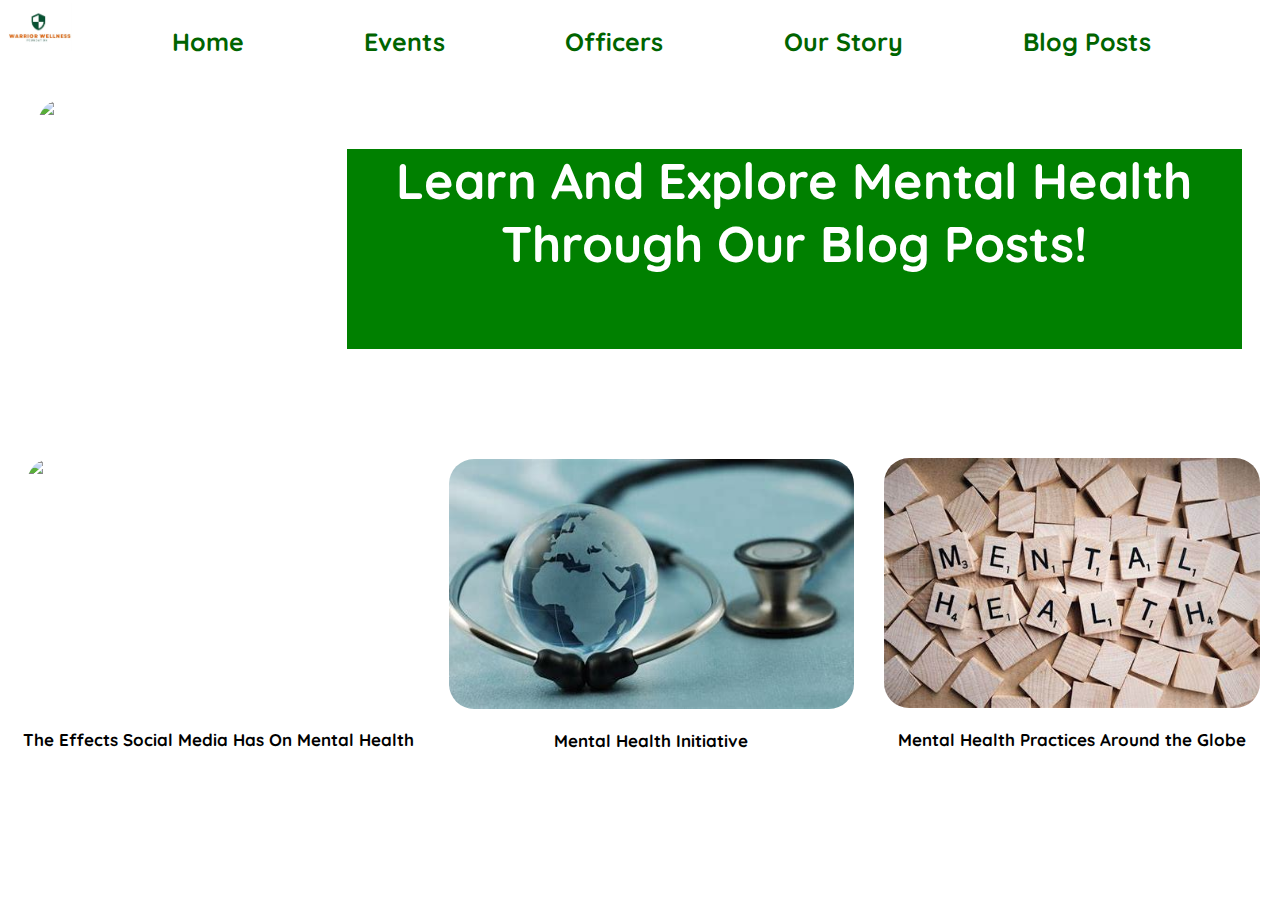
==== warriorwellnessfoundation/BlogPost.html @ 2f2259d9 "Add files via upload" ====
<!DOCTYPE html>
<html>
<head>
    <header>
    
        <div class="navbar">
            <img src = "logo_new.jpg" class = "logo">
            <a href="index.html">Home</a>
            <a href="Events.html">Events</a>
            <a href = "Officers.html">Officers</a>
            <a href = "Our Story.html">Our Story</a>
            <a href = "BlogPost.html">Blog Posts</a>
            
    
            
        </div>
    </header>
    <link rel="stylesheet" href="styleblogposts.css">

</head>
<div class = "heading-container">
    <img src = "person-using-laptop-1595390.jpg" class="blog-header-img">
   <p class = "heading-blog">Learn And Explore Mental Health Through Our Blog Posts!</p>
</div>

<div class = "container">
    <div class="individualblogpost">
        <img src = "Social-Media.jpg" class = "blogpostimg">
        <p><a href="blogpost1.png">The Effects Social Media Has On Mental Health</p></a>
    </div>
    <div class="individualblogpost">
        <img src = "globalhealth.jpeg" class = "blogpostimg">
        <p><a href="IMG_7583.jpg">Mental Health Initiative</p></a>
    </div>
    <div class="individualblogpost">
        <img src = "blogpost3img.jpeg" class = "blogpostimg">
        <p><a href="IMG_7584.jpg">Mental Health Practices Around the Globe</p></a>
    <div>

</div>
---- warriorwellnessfoundation/styleblogposts.css ----
@import url('https://fonts.googleapis.com/css2?family=Poppins:wght@200;300;400;500;600;700;800;900&family=Quicksand:wght@300..700&display=swap');

*{
  font-family: "Quicksand", sans-serif;
   
}



.navbar{
    overflow: hidden;
    font-family: system-ui, -apple-system, BlinkMacSystemFont, 'Segoe UI', Roboto, Oxygen, Ubuntu, Cantarell, 'Open Sans', 'Helvetica Neue', sans-serif;
   
    margin: 0;
    color:green;
    margin-left:-10px;
    margin-right: -10px;
    margin-top: -10px;
  
 
    
  }

  .logo{
    width:5%;
    margin-left:10px;
    margin-top: 5px;
  }
  .navbar a:hover, .dropdown:hover .dropbtn {
    background-color: #FF7F50;
    
   
    
  }
  
  
  /* Links inside the navbar */
  .navbar a {
    font-size: 25px;
    color:darkgreen;
    text-align: right;
    padding: 1px 20px;
    text-decoration: none;
    margin-left: 75px;
   float:center;
   font-weight: bold;
   
  }

.blogpost1{
    width:100%;
}

.blogpostimg{
    border-radius: 25px;
    height: 250px;
    margin: 1%;
}

.container{
    display: flex;
    flex-direction: row;
    justify-content: space-around;
    margin-top:2%;
    font-weight: bold;
    font-size: 17px;
    flex-wrap: wrap;

}

.individualblogpost{
    display:flex;
    flex-direction: column;
    flex-wrap: wrap;
    text-align: center;
    
}
.individualblogpost.p a{
  cursor: pointer;
}
.individualblogpost a{
text-decoration: none;
  color:black;
}
.individualblogpost a:visited{
  text-decoration: none;
  color:black;
  cursor: pointer;
}

.heading-container{
    
    padding:30px;
    margin-top: 1%;
    border-radius: 25px;
    display:flex;
    font-size: 50px;
    text-align: center;
    font-weight: bold;
    color: white;
    flex-direction: row;
    height:300px;
}

.heading-blog{
    background-color: green;
}

.blog-header-img{
    width:40%;
    border-radius: 25px;
}

.container-2{
    display: flex;
    flex-direction: row;
    justify-content: space-around;
    margin-top:2%;
    font-weight: bold;
    font-size: 17px;
    align-items: start;
}
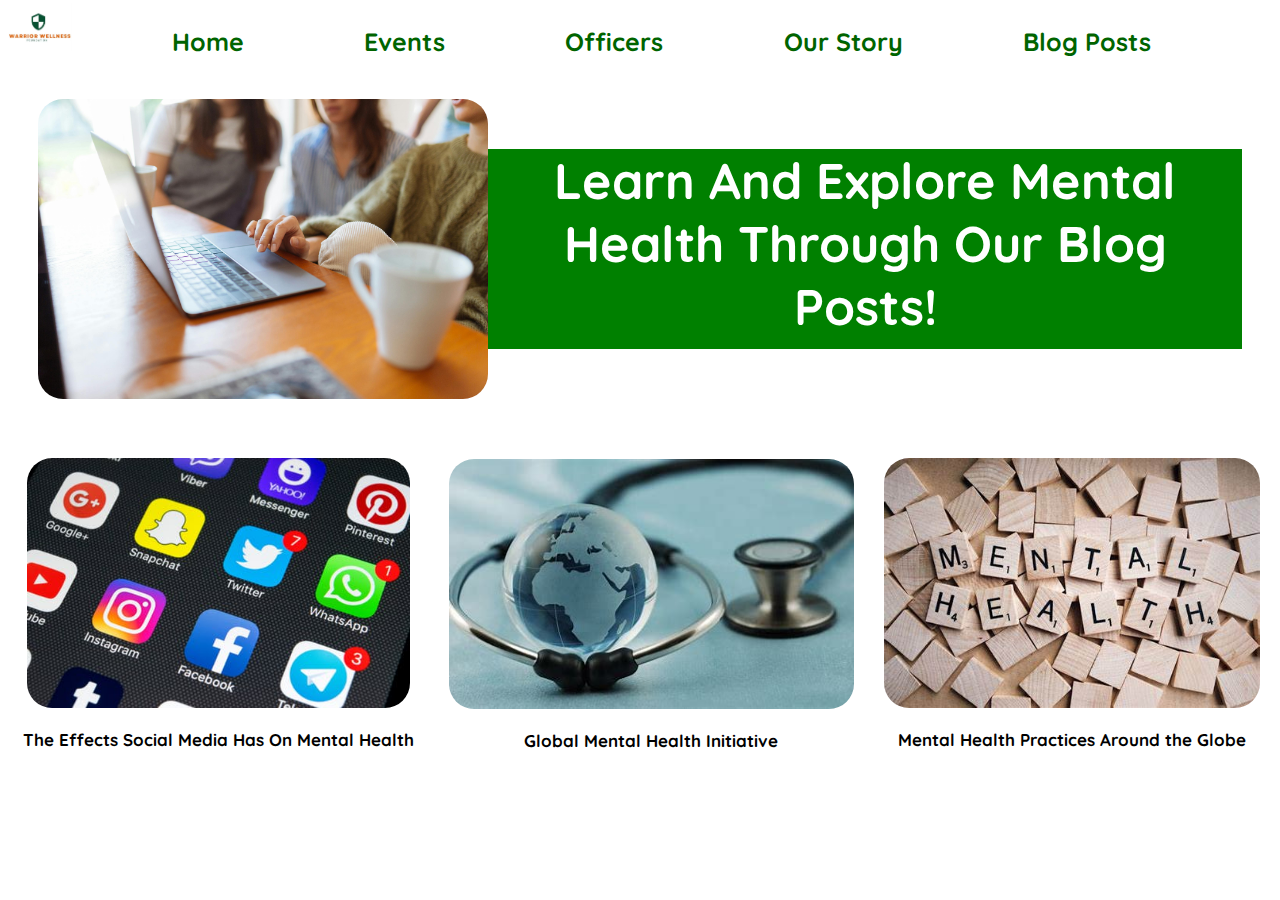
==== commit c05c9127: "Add files via upload" ====
--- a/warriorwellnessfoundation/BlogPost.html
+++ b/warriorwellnessfoundation/BlogPost.html
@@ -30,11 +30,11 @@
     </div>
     <div class="individualblogpost">
         <img src = "globalhealth.jpeg" class = "blogpostimg">
-        <p><a href="IMG_7583.jpg">Mental Health Initiative</p></a>
+        <p><a href="globalmentalhealthinitiative.png">Global Mental Health Initiative</p></a>
     </div>
     <div class="individualblogpost">
         <img src = "blogpost3img.jpeg" class = "blogpostimg">
-        <p><a href="IMG_7584.jpg">Mental Health Practices Around the Globe</p></a>
+        <p><a href="mentalhealthpracticesaroundtheglobe.png">Mental Health Practices Around the Globe</p></a>
     <div>
 
 </div>
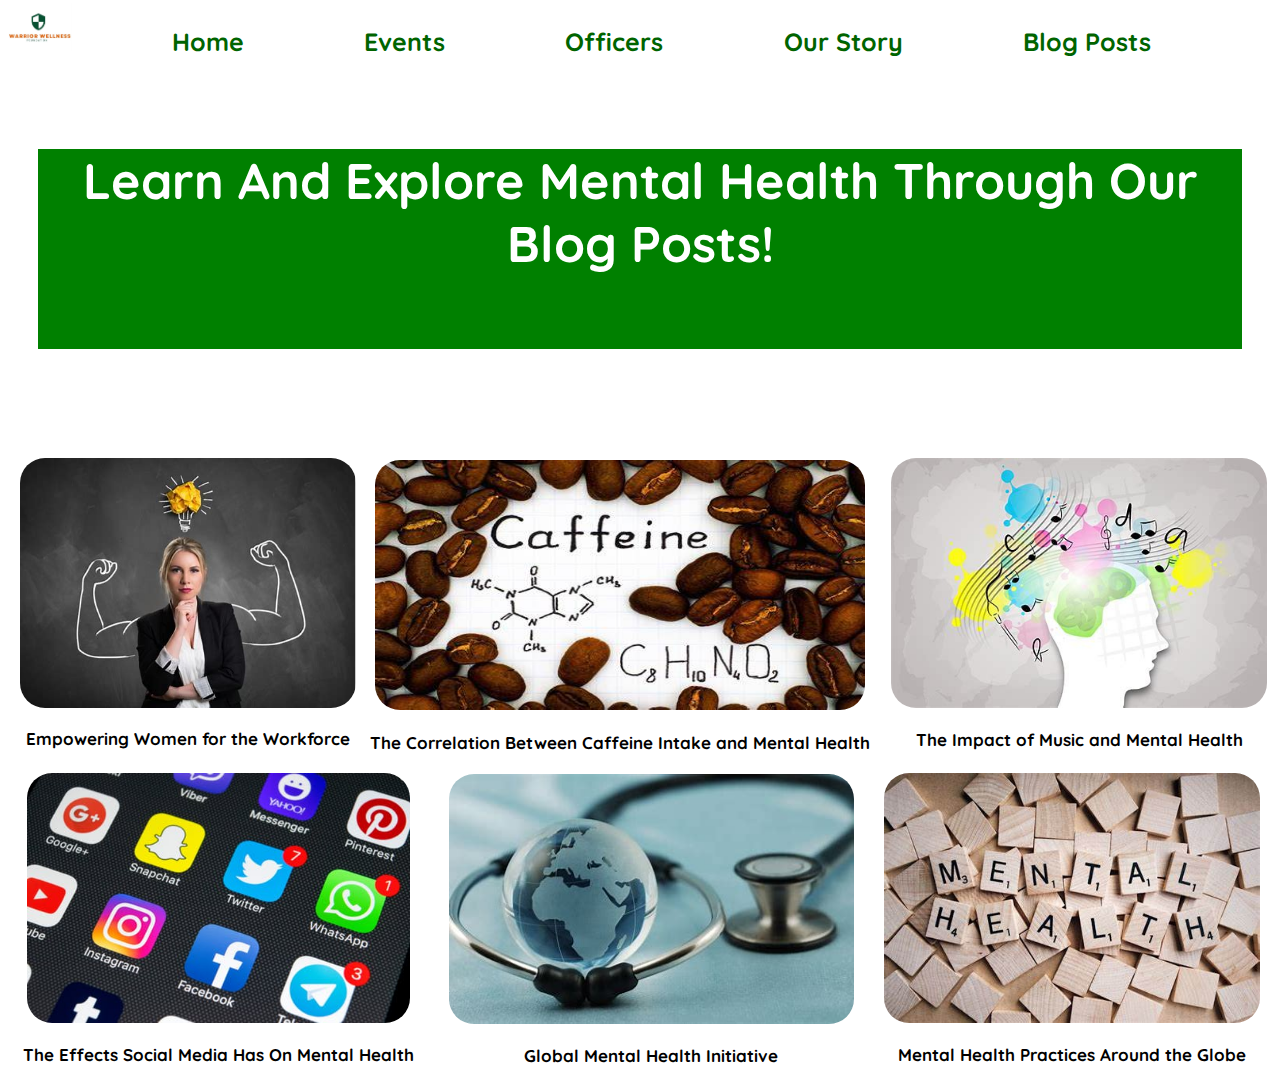
==== commit 007e6fe2: "Add files via upload" ====
--- a/warriorwellnessfoundation/BlogPost.html
+++ b/warriorwellnessfoundation/BlogPost.html
@@ -19,11 +19,25 @@
 
 </head>
 <div class = "heading-container">
-    <img src = "person-using-laptop-1595390.jpg" class="blog-header-img">
+    
    <p class = "heading-blog">Learn And Explore Mental Health Through Our Blog Posts!</p>
+   
 </div>
 
 <div class = "container">
+    <div class="individualblogpost">
+        <img src = "OIP (4).jpeg" class = "blogpostimg">
+        <p><a href="Empowering Women for the Workforce.png">Empowering Women for the Workforce</p></a>
+    </div>
+    <div class="individualblogpost">
+        <img src = "caffeine.jpeg" class = "blogpostimg">
+        <p><a href="The Correlation Between Caffeine Intake and Mental Health.png">The Correlation Between Caffeine Intake and Mental Health</p></a>
+    </div>
+    
+    <div class="individualblogpost">
+        <img src = "OIP (5).jpeg" class = "blogpostimg">
+        <p><a href="Beige and Black Simple Elegant Blog Instagram Story.png">The Impact of Music and Mental Health</p></a>
+    </div>
     <div class="individualblogpost">
         <img src = "Social-Media.jpg" class = "blogpostimg">
         <p><a href="blogpost1.png">The Effects Social Media Has On Mental Health</p></a>
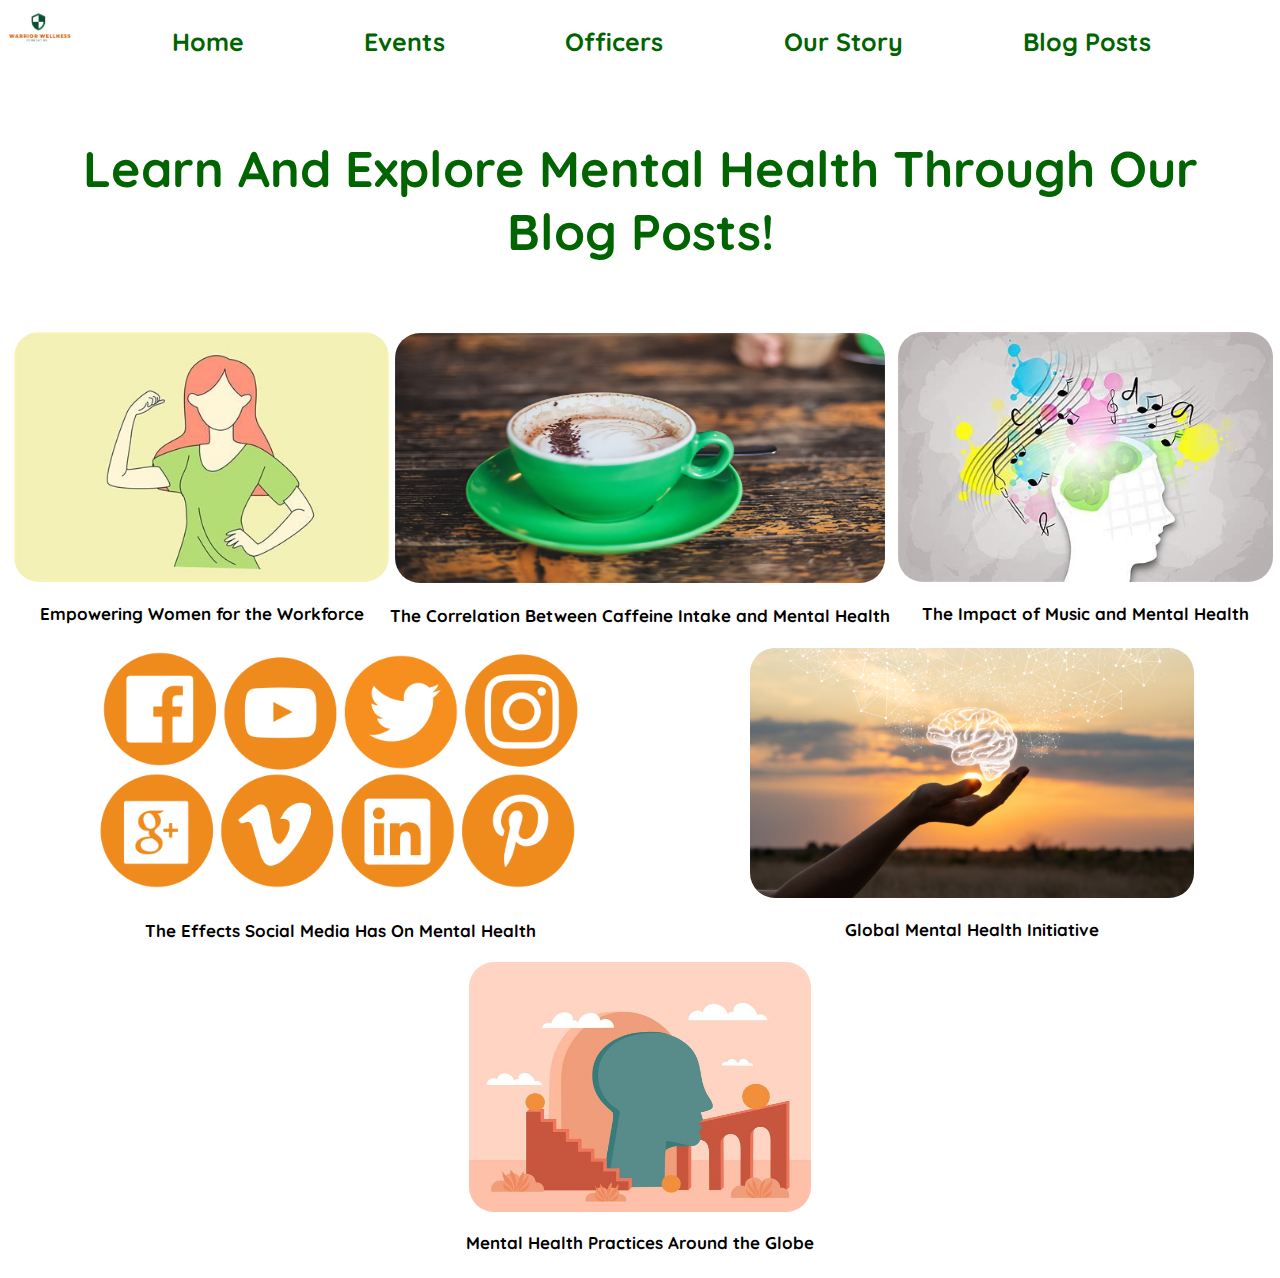
==== commit de19643a: "Add files via upload" ====
--- a/warriorwellnessfoundation/BlogPost.html
+++ b/warriorwellnessfoundation/BlogPost.html
@@ -26,11 +26,11 @@
 
 <div class = "container">
     <div class="individualblogpost">
-        <img src = "OIP (4).jpeg" class = "blogpostimg">
+        <img src = "OIP (6).jpeg" class = "blogpostimg">
         <p><a href="Empowering Women for the Workforce.png">Empowering Women for the Workforce</p></a>
     </div>
     <div class="individualblogpost">
-        <img src = "caffeine.jpeg" class = "blogpostimg">
+        <img src = "OIP (10).jpeg" class = "blogpostimg">
         <p><a href="The Correlation Between Caffeine Intake and Mental Health.png">The Correlation Between Caffeine Intake and Mental Health</p></a>
     </div>
     
@@ -39,15 +39,15 @@
         <p><a href="Beige and Black Simple Elegant Blog Instagram Story.png">The Impact of Music and Mental Health</p></a>
     </div>
     <div class="individualblogpost">
-        <img src = "Social-Media.jpg" class = "blogpostimg">
+        <img src = "OIP (7).png" class = "blogpostimg">
         <p><a href="blogpost1.png">The Effects Social Media Has On Mental Health</p></a>
     </div>
     <div class="individualblogpost">
-        <img src = "globalhealth.jpeg" class = "blogpostimg">
+        <img src = "OIP (8).png" class = "blogpostimg">
         <p><a href="globalmentalhealthinitiative.png">Global Mental Health Initiative</p></a>
     </div>
     <div class="individualblogpost">
-        <img src = "blogpost3img.jpeg" class = "blogpostimg">
+        <img src = "OIP (9).jpeg" class = "blogpostimg">
         <p><a href="mentalhealthpracticesaroundtheglobe.png">Mental Health Practices Around the Globe</p></a>
     <div>
 
--- a/warriorwellnessfoundation/styleblogposts.css
+++ b/warriorwellnessfoundation/styleblogposts.css
@@ -61,7 +61,7 @@
     display: flex;
     flex-direction: row;
     justify-content: space-around;
-    margin-top:2%;
+    margin-top: -7%;
     font-weight: bold;
     font-size: 17px;
     flex-wrap: wrap;
@@ -84,6 +84,7 @@
 }
 .individualblogpost a:visited{
   text-decoration: none;
+  text-wrap: wrap;
   color:black;
   cursor: pointer;
 }
@@ -91,7 +92,7 @@
 .heading-container{
     
     padding:30px;
-    margin-top: 1%;
+    margin-top:0%;
     border-radius: 25px;
     display:flex;
     font-size: 50px;
@@ -103,12 +104,13 @@
 }
 
 .heading-blog{
-    background-color: green;
+    color: darkgreen;
+    text-align: center;
 }
 
 .blog-header-img{
-    width:40%;
-    border-radius: 25px;
+    width:100%;
+    
 }
 
 .container-2{
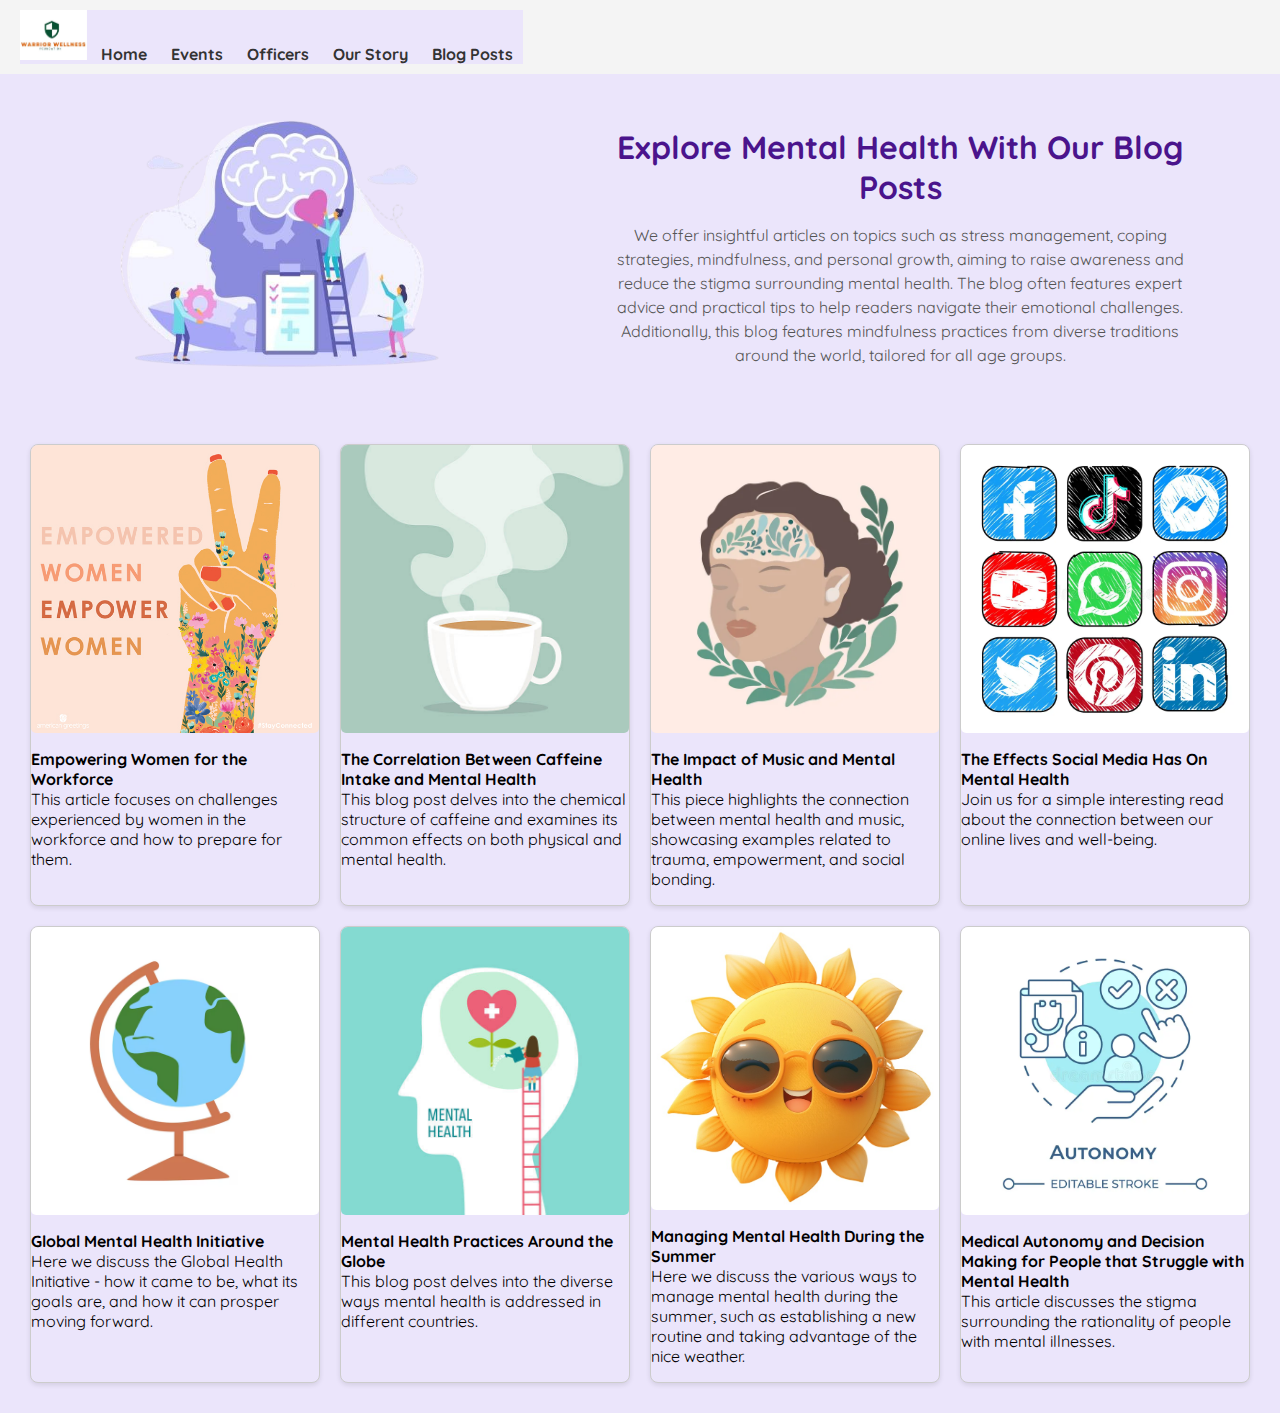
==== commit 3782d31c: "Add files via upload" ====
--- a/warriorwellnessfoundation/BlogPost.html
+++ b/warriorwellnessfoundation/BlogPost.html
@@ -1,57 +1,97 @@
 <!DOCTYPE html>
-<html>
+<html lang="en">
 <head>
+    <meta charset="UTF-8">
+    <meta name="viewport" content="width=device-width, initial-scale=1.0">
+    <title>Blog Posts</title>
+    <link rel="icon" href=
+"Screenshot 2023-06-22 at 10.38.47 PM.jpg">
+    <link rel="stylesheet" href="styleblogposts.css">
+</head>
+<body>
     <header>
-    
         <div class="navbar">
-            <img src = "logo_new.jpg" class = "logo">
+            <img src="logo_new.jpg" alt="Logo" class="logo">
             <a href="index.html">Home</a>
             <a href="Events.html">Events</a>
-            <a href = "Officers.html">Officers</a>
-            <a href = "Our Story.html">Our Story</a>
-            <a href = "BlogPost.html">Blog Posts</a>
-            
-    
-            
+            <a href="Officers.html">Officers</a>
+            <a href="Our Story.html">Our Story</a>
+            <a href="BlogPost.html">Blog Posts</a>
         </div>
     </header>
-    <link rel="stylesheet" href="styleblogposts.css">
 
-</head>
-<div class = "heading-container">
-    
-   <p class = "heading-blog">Learn And Explore Mental Health Through Our Blog Posts!</p>
-   
-</div>
+    <div class="heading-container">
+        <img src="istockphoto-1319874358-612x612-removebg-preview.png" alt="Header Image" class="header-img">
+        <div class="blog-intro">
+            <h1 class="highlight">Explore Mental Health With Our Blog Posts</h1>
+            <p class="description">
+                We offer insightful articles on topics such as stress management, coping strategies, mindfulness, and personal growth, aiming to raise awareness and reduce the stigma surrounding mental health. The blog often features expert advice and practical tips to help readers navigate their emotional challenges. Additionally, this blog features mindfulness practices from diverse traditions around the world, tailored for all age groups.
+            </p>
+        </div>
+    </div>
 
-<div class = "container">
-    <div class="individualblogpost">
-        <img src = "OIP (6).jpeg" class = "blogpostimg">
-        <p><a href="Empowering Women for the Workforce.png">Empowering Women for the Workforce</p></a>
+    <div class="container">
+        <!-- First Blog Post -->
+        
+
+        <!-- Additional Blog Posts -->
+        <div class="individualblogpost">
+            <img src="graphic1.jpg" alt="Empowering Women" class="blogpostimg">
+            <p>
+                <a href="Empowering Women for the Workforce.png">Empowering Women for the Workforce</a><br>
+                This article focuses on challenges experienced by women in the workforce and how to prepare for them.
+            </p>
+        </div>
+        <div class="individualblogpost">
+            <img src="coffee-new.jpg" alt="Caffeine and Mental Health" class="blogpostimg">
+            <p>
+                <a href="The Correlation Between Caffeine Intake and Mental Health.png">The Correlation Between Caffeine Intake and Mental Health</a><br>
+                This blog post delves into the chemical structure of caffeine and examines its common effects on both physical and mental health.
+            </p>
+        </div>
+        <div class="individualblogpost">
+            <img src="music.jpg" alt="Music and Mental Health" class="blogpostimg">
+            <p>
+                <a href="Beige and Black Simple Elegant Blog Instagram Story.png">The Impact of Music and Mental Health</a><br/>
+                This piece highlights the connection between mental health and music, showcasing examples related to trauma, empowerment, and social bonding.
+            </p>
+        </div>
+        <div class="individualblogpost">
+            <img src="social_media.webp" alt="Social Media and Mental Health" class="blogpostimg">
+            <p>
+                <a href="blogpost1.png">The Effects Social Media Has On Mental Health</a><br>
+                Join us for a simple interesting read about the connection between our online lives and well-being.
+            </p>
+        </div>
+        <div class="individualblogpost">
+            <img src="globe.avif" alt="Global Initiative" class="blogpostimg">
+            <p>
+                <a href="globalmentalhealthinitiative.png">Global Mental Health Initiative</a><br>
+                Here we discuss the Global Health Initiative - how it came to be, what its goals are, and how it can prosper moving forward.
+            </p>
+        </div>
+        <div class="individualblogpost">
+            <img src="practices.jpg" alt="Mental Health Practices" class="blogpostimg">
+            <p>
+                <a href="mentalhealthpracticesaroundtheglobe.png">Mental Health Practices Around the Globe</a><br>
+                This blog post delves into the diverse ways mental health is addressed in different countries.
+            </p>
+        </div>
+        <div class="individualblogpost">
+            <img src="cartoon_summer.jpg" alt="Mental Health Practices" class="blogpostimg">
+            <p>
+                <a href="summer.png">Managing Mental Health During the Summer</a><br>
+                 Here we discuss the various ways to manage mental health during the summer, such as establishing a new routine and taking advantage of the nice weather.
+            </p>
+        </div>
+        <div class="individualblogpost">
+            <img src="medical_autonomy.webp" alt="Mental Health Practices" class="blogpostimg">
+            <p>
+                <a href="autonomy.png">Medical Autonomy and Decision Making for People that Struggle with Mental Health</a><br>
+                This article discusses the stigma surrounding the rationality of people with mental illnesses.
+            </p>
+        </div>
     </div>
-    <div class="individualblogpost">
-        <img src = "OIP (10).jpeg" class = "blogpostimg">
-        <p><a href="The Correlation Between Caffeine Intake and Mental Health.png">The Correlation Between Caffeine Intake and Mental Health</p></a>
-    </div>
-    
-    <div class="individualblogpost">
-        <img src = "OIP (5).jpeg" class = "blogpostimg">
-        <p><a href="Beige and Black Simple Elegant Blog Instagram Story.png">The Impact of Music and Mental Health</p></a>
-    </div>
-    <div class="individualblogpost">
-        <img src = "OIP (7).png" class = "blogpostimg">
-        <p><a href="blogpost1.png">The Effects Social Media Has On Mental Health</p></a>
-    </div>
-    <div class="individualblogpost">
-        <img src = "OIP (8).png" class = "blogpostimg">
-        <p><a href="globalmentalhealthinitiative.png">Global Mental Health Initiative</p></a>
-    </div>
-    <div class="individualblogpost">
-        <img src = "OIP (9).jpeg" class = "blogpostimg">
-        <p><a href="mentalhealthpracticesaroundtheglobe.png">Mental Health Practices Around the Globe</p></a>
-    <div>
+</body>
+</html>
 
-</div>
-
-
-
--- a/warriorwellnessfoundation/styleblogposts.css
+++ b/warriorwellnessfoundation/styleblogposts.css
@@ -2,129 +2,143 @@
 
 *{
   font-family: "Quicksand", sans-serif;
-   
+  background:#ebe5fb;
+}
+
+/* General Reset */
+body, html {
+  margin: 0;
+  padding: 0;
+  box-sizing: border-box;
+  font-family: Arial, sans-serif;
+}
+
+header {
+  background-color: #f4f4f4;
+  padding: 10px 20px;
+  display: flex;
+  align-items: center;
+  justify-content: space-between;
+}
+
+.navbar a {
+  text-decoration: none;
+  color: #333;
+  margin: 0 10px;
+  font-weight: bold;
+}
+
+.navbar img.logo {
+  height: 50px;
+}
+
+.heading-container {
+  display: flex;
+  align-items: center;
+  justify-content: space-around;
+  padding: 20px;
+}
+
+.header-img {
+  width: 400px;
+  height: 300px;
+  
+}
+
+.blog-intro {
+  max-width: 600px;
+  text-align: center;
+}
+
+.highlight {
+  color: #4A148C; /* Deep purple */
+  font-size: 2rem;
+  margin-bottom: 10px;
+}
+
+.description {
+  color: #555;
+  font-size: 1rem;
+  line-height: 1.5;
+}
+
+/* Blog Post Styles */
+/* Blog Post Styles */
+.container {
+  padding: 20px;
+  display: flex;
+  flex-wrap: wrap;
+  justify-content: space-between;
+}
+
+.individualblogpost {
+  
+    margin-left: 30px;  /* Add margin to the left */
+    margin-right: 30px; /* Add margin to the right */
+    font-size: 1rem;
+  
+  display: flex;
+  flex-direction: column; /* Stack image on top and description below */
+  margin: 10px;
+  width: calc(25% - 20px); /* 4 posts per row, adjusting for margin */
+  box-sizing: border-box; /* Include padding and border in width calculation */
+  border: 1px solid #ccc;
+  border-radius: 8px;
+  overflow: hidden;
+  box-shadow: 0 2px 5px rgba(0, 0, 0, 0.1);
+}
+
+.blogpostimg {
+  width: 100%; /* Make image take full width */
+  height: auto; /* Maintain aspect ratio */
+  object-fit: cover;
+  border-radius: 5px;
+}
+
+.right {
+  padding: 20px 40px; /* Top-bottom: 15px, Left-right: 40px */
+  display: flex;
+  flex-direction: column;
+  justify-content: center;
+}
+
+.right h2 {
+  font-size: 1.25rem;
+  margin-bottom: 15px;
+}
+
+.right p {
+  font-size: 1rem;
+  line-height: 1.6;
 }
 
 
-
-.navbar{
-    overflow: hidden;
-    font-family: system-ui, -apple-system, BlinkMacSystemFont, 'Segoe UI', Roboto, Oxygen, Ubuntu, Cantarell, 'Open Sans', 'Helvetica Neue', sans-serif;
-   
-    margin: 0;
-    color:green;
-    margin-left:-10px;
-    margin-right: -10px;
-    margin-top: -10px;
-  
- 
-    
+/* Responsive Design */
+@media (max-width: 992px) {
+  .individualblogpost {
+    width: calc(33.33% - 20px); /* 3 posts per row on medium screens */
   }
-
-  .logo{
-    width:5%;
-    margin-left:10px;
-    margin-top: 5px;
-  }
-  .navbar a:hover, .dropdown:hover .dropbtn {
-    background-color: #FF7F50;
-    
-   
-    
-  }
-  
-  
-  /* Links inside the navbar */
-  .navbar a {
-    font-size: 25px;
-    color:darkgreen;
-    text-align: right;
-    padding: 1px 20px;
-    text-decoration: none;
-    margin-left: 75px;
-   float:center;
-   font-weight: bold;
-   
-  }
-
-.blogpost1{
-    width:100%;
 }
 
-.blogpostimg{
-    border-radius: 25px;
-    height: 250px;
-    margin: 1%;
+@media (max-width: 768px) {
+  .individualblogpost {
+    width: calc(50% - 20px); /* 2 posts per row on small screens */
+  }
 }
 
-.container{
-    display: flex;
-    flex-direction: row;
-    justify-content: space-around;
-    margin-top: -7%;
-    font-weight: bold;
-    font-size: 17px;
-    flex-wrap: wrap;
-
+@media (max-width: 480px) {
+  .individualblogpost {
+    width: 100%; /* Full width on very small screens */
+  }
 }
 
-.individualblogpost{
-    display:flex;
-    flex-direction: column;
-    flex-wrap: wrap;
-    text-align: center;
-    
-}
-.individualblogpost.p a{
-  cursor: pointer;
-}
-.individualblogpost a{
-text-decoration: none;
-  color:black;
-}
-.individualblogpost a:visited{
-  text-decoration: none;
-  text-wrap: wrap;
-  color:black;
-  cursor: pointer;
+.individualblogpost a {
+  text-decoration: none !important; /* Ensure underline is removed */
+  font-weight: bold; /* Make text bold */
+  color: inherit; /* Use the parent element's color */
 }
 
-.heading-container{
-    
-    padding:30px;
-    margin-top:0%;
-    border-radius: 25px;
-    display:flex;
-    font-size: 50px;
-    text-align: center;
-    font-weight: bold;
-    color: white;
-    flex-direction: row;
-    height:300px;
+.individualblogpost a:hover {
+  color: #007BFF; /* Optional: Add a hover color for better interaction */
 }
 
-.heading-blog{
-    color: darkgreen;
-    text-align: center;
-}
-
-.blog-header-img{
-    width:100%;
-    
-}
-
-.container-2{
-    display: flex;
-    flex-direction: row;
-    justify-content: space-around;
-    margin-top:2%;
-    font-weight: bold;
-    font-size: 17px;
-    align-items: start;
-}
-
-
-
-
-
-
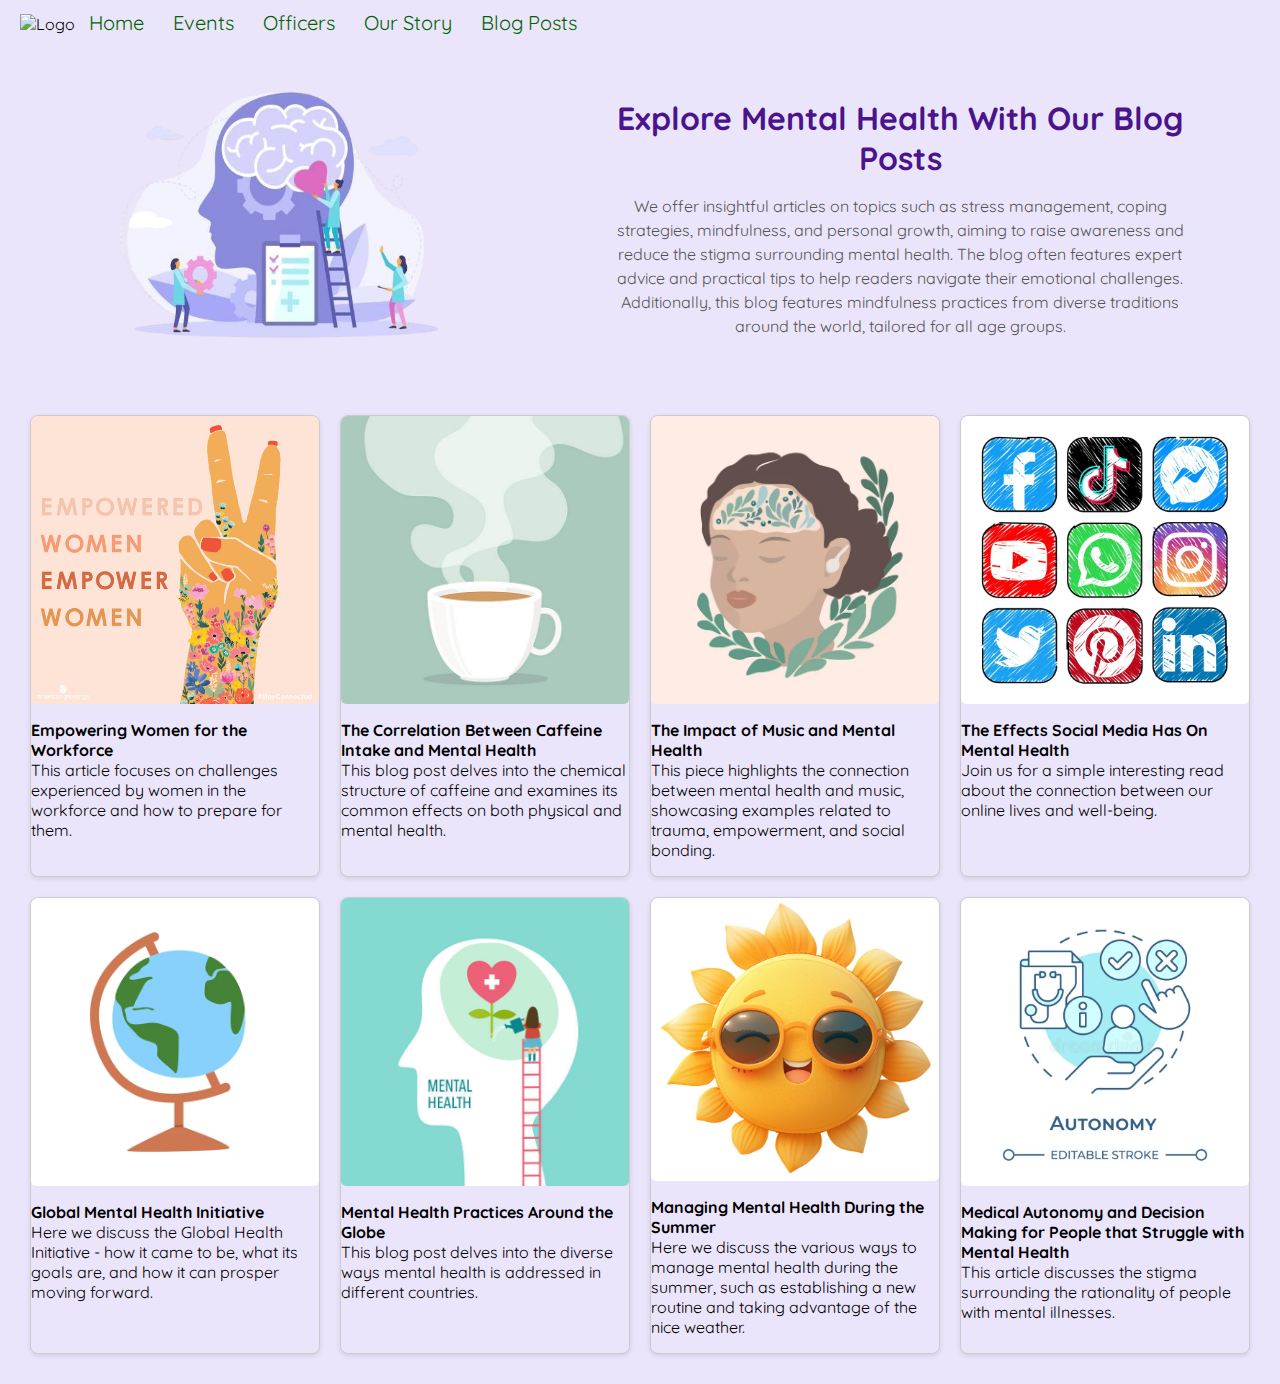
==== commit 2020b7ff: "Add files via upload" ====
--- a/warriorwellnessfoundation/BlogPost.html
+++ b/warriorwellnessfoundation/BlogPost.html
@@ -6,17 +6,18 @@
     <title>Blog Posts</title>
     <link rel="icon" href=
 "Screenshot 2023-06-22 at 10.38.47 PM.jpg">
+<script src="https://kit.fontawesome.com/10cdd03ef7.js" crossorigin="anonymous"></script>
     <link rel="stylesheet" href="styleblogposts.css">
 </head>
 <body>
     <header>
         <div class="navbar">
-            <img src="logo_new.jpg" alt="Logo" class="logo">
-            <a href="index.html">Home</a>
-            <a href="Events.html">Events</a>
-            <a href="Officers.html">Officers</a>
-            <a href="Our Story.html">Our Story</a>
-            <a href="BlogPost.html">Blog Posts</a>
+            <img src="logo_removed_bg.png" alt="Logo" class="logo">
+            <a href="index.html">Home&nbsp<i class="fa-solid fa-house" style="color: #B197FC;"></i></i></i></a>
+            <a href="Events.html">Events&nbsp<i class="fa-solid fa-calendar-days" style="color: #B197FC;"></i></a>
+            <a href="Officers.html">Officers&nbsp<i class="fa-solid fa-microphone" style="color: #B197FC;"></i></a>
+            <a href="Our Story.html">Our Story&nbsp<i class="fa-solid fa-book" style="color: #B197FC;"></i></a>
+            <a href="BlogPost.html">Blog Posts&nbsp<i class="fa-brands fa-microblog" style="color: #B197FC;"></i></a>
         </div>
     </header>
 
--- a/warriorwellnessfoundation/styleblogposts.css
+++ b/warriorwellnessfoundation/styleblogposts.css
@@ -14,7 +14,6 @@
 }
 
 header {
-  background-color: #f4f4f4;
   padding: 10px 20px;
   display: flex;
   align-items: center;
@@ -23,13 +22,31 @@
 
 .navbar a {
   text-decoration: none;
-  color: #333;
+  color: darkgreen;
   margin: 0 10px;
-  font-weight: bold;
+  font-size: 20px;
+  align-items: right;
 }
 
 .navbar img.logo {
-  height: 50px;
+  height: 25px;
+}
+  
+nav, .nav-links {
+    display: flex;
+    
+}
+
+nav {
+    justify-content: space-around;
+    align-items: right;
+    height: 17vh;
+}
+
+.nav-links {
+    gap: 2rem;
+    list-style: none;
+    font-size: 1.5rem;
 }
 
 .heading-container {
